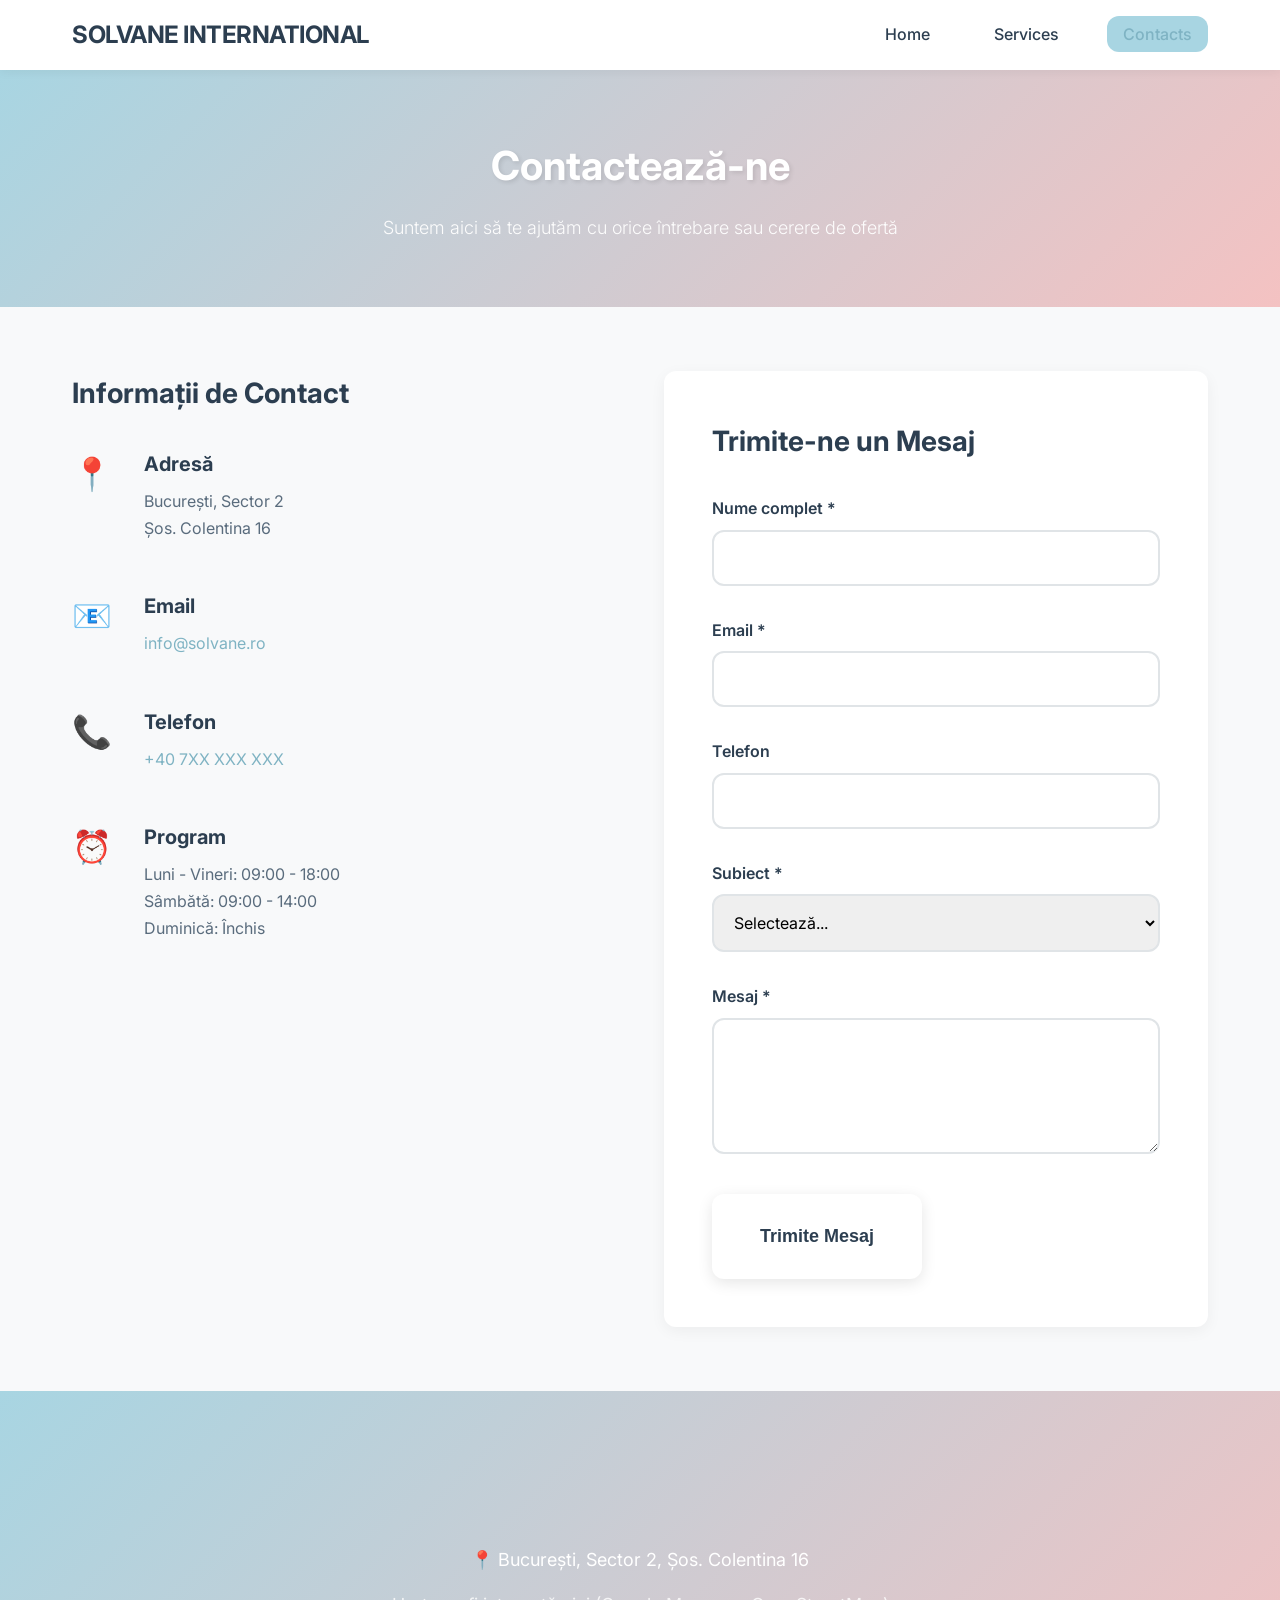
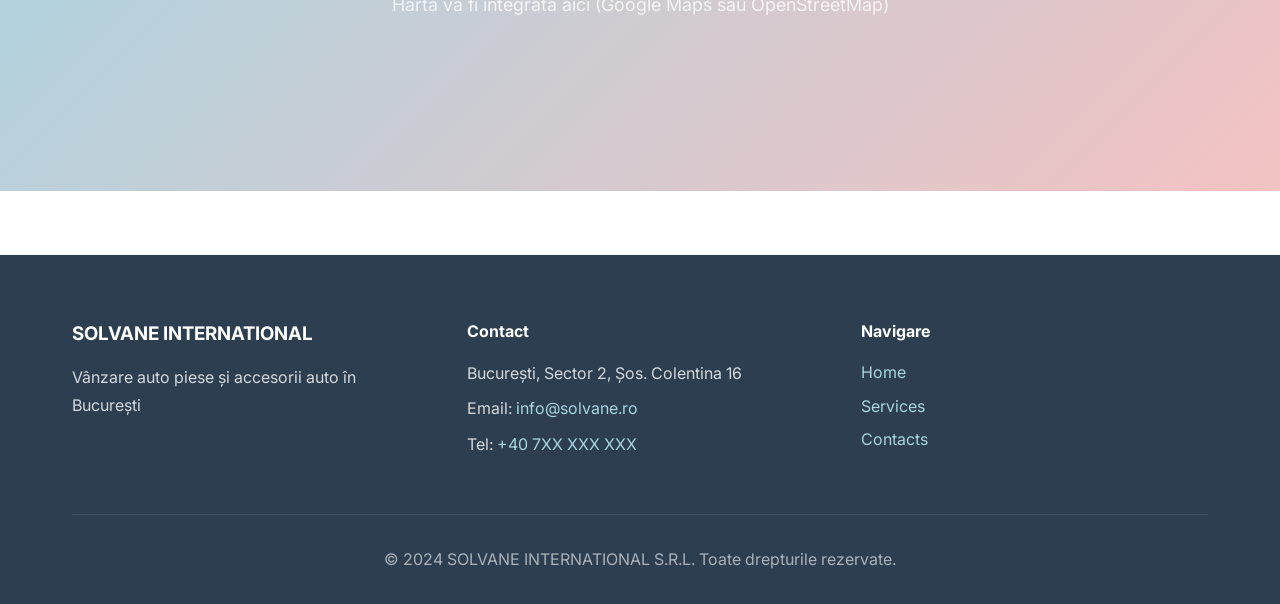
==== contacts.html @ 76ff8030 "Initial site" ====
<!DOCTYPE html>
<html lang="ro">
<head>
    <meta charset="UTF-8">
    <meta name="viewport" content="width=device-width, initial-scale=1.0">
    <meta name="description" content="Contactează SOLVANE INTERNATIONAL - București, Sector 2. Email: info@solvane.ro. Oferte rapide pentru auto piese și accesorii.">
    <meta name="keywords" content="contact auto piese București, SOLVANE INTERNATIONAL contact, auto piese Sector 2">
    <meta name="author" content="SOLVANE INTERNATIONAL S.R.L.">
    <title>Contact - SOLVANE INTERNATIONAL | București</title>
    <link rel="stylesheet" href="styles.css">
    <link rel="preconnect" href="https://fonts.googleapis.com">
    <link rel="preconnect" href="https://fonts.gstatic.com" crossorigin>
    <link href="https://fonts.googleapis.com/css2?family=Inter:wght@300;400;600;700&display=swap" rel="stylesheet">
</head>
<body>
    <header class="header">
        <nav class="nav container">
            <div class="logo">
                <h1>SOLVANE INTERNATIONAL</h1>
            </div>
            <ul class="nav-menu">
                <li><a href="index.html">Home</a></li>
                <li><a href="services.html">Services</a></li>
                <li><a href="contacts.html" class="active">Contacts</a></li>
            </ul>
            <button class="mobile-menu-toggle" aria-label="Toggle menu">
                <span></span>
                <span></span>
                <span></span>
            </button>
        </nav>
    </header>

    <main>
        <!-- Page Header -->
        <section class="page-header">
            <div class="container">
                <h1 class="page-title">Contactează-ne</h1>
                <p class="page-subtitle">Suntem aici să te ajutăm cu orice întrebare sau cerere de ofertă</p>
            </div>
        </section>

        <!-- Contact Section -->
        <section class="contact-section section">
            <div class="container">
                <div class="contact-grid">
                    <div class="contact-info">
                        <h2>Informații de Contact</h2>
                        <div class="contact-item">
                            <div class="contact-icon">📍</div>
                            <div>
                                <h3>Adresă</h3>
                                <p>București, Sector 2<br>Șos. Colentina 16</p>
                            </div>
                        </div>
                        <div class="contact-item">
                            <div class="contact-icon">📧</div>
                            <div>
                                <h3>Email</h3>
                                <p><a href="mailto:info@solvane.ro">info@solvane.ro</a></p>
                            </div>
                        </div>
                        <div class="contact-item">
                            <div class="contact-icon">📞</div>
                            <div>
                                <h3>Telefon</h3>
                                <p><a href="tel:+407XXXXXXXX">+40 7XX XXX XXX</a></p>
                            </div>
                        </div>
                        <div class="contact-item">
                            <div class="contact-icon">⏰</div>
                            <div>
                                <h3>Program</h3>
                                <p>Luni - Vineri: 09:00 - 18:00<br>Sâmbătă: 09:00 - 14:00<br>Duminică: Închis</p>
                            </div>
                        </div>
                    </div>

                    <div class="contact-form-wrapper">
                        <h2>Trimite-ne un Mesaj</h2>
                        <form class="contact-form" id="contactForm">
                            <div class="form-group">
                                <label for="name">Nume complet *</label>
                                <input type="text" id="name" name="name" required>
                            </div>
                            <div class="form-group">
                                <label for="email">Email *</label>
                                <input type="email" id="email" name="email" required>
                            </div>
                            <div class="form-group">
                                <label for="phone">Telefon</label>
                                <input type="tel" id="phone" name="phone">
                            </div>
                            <div class="form-group">
                                <label for="subject">Subiect *</label>
                                <select id="subject" name="subject" required>
                                    <option value="">Selectează...</option>
                                    <option value="offer">Cerere ofertă</option>
                                    <option value="question">Întrebare</option>
                                    <option value="partnership">Parteneriat</option>
                                    <option value="other">Altceva</option>
                                </select>
                            </div>
                            <div class="form-group">
                                <label for="message">Mesaj *</label>
                                <textarea id="message" name="message" rows="5" required></textarea>
                            </div>
                            <button type="submit" class="btn btn-primary btn-large">Trimite Mesaj</button>
                        </form>
                        <div id="formMessage" class="form-message"></div>
                    </div>
                </div>
            </div>
        </section>

        <!-- Map Section Placeholder -->
        <section class="map-section">
            <div class="map-placeholder">
                <p>📍 București, Sector 2, Șos. Colentina 16</p>
                <p class="map-note">Harta va fi integrată aici (Google Maps sau OpenStreetMap)</p>
            </div>
        </section>
    </main>

    <footer class="footer">
        <div class="container">
            <div class="footer-content">
                <div class="footer-section">
                    <h3>SOLVANE INTERNATIONAL</h3>
                    <p>Vânzare auto piese și accesorii auto în București</p>
                </div>
                <div class="footer-section">
                    <h4>Contact</h4>
                    <p>București, Sector 2, Șos. Colentina 16</p>
                    <p>Email: <a href="mailto:info@solvane.ro">info@solvane.ro</a></p>
                    <p>Tel: <a href="tel:+407XXXXXXXX">+40 7XX XXX XXX</a></p>
                </div>
                <div class="footer-section">
                    <h4>Navigare</h4>
                    <ul class="footer-links">
                        <li><a href="index.html">Home</a></li>
                        <li><a href="services.html">Services</a></li>
                        <li><a href="contacts.html">Contacts</a></li>
                    </ul>
                </div>
            </div>
            <div class="footer-bottom">
                <p>&copy; 2024 SOLVANE INTERNATIONAL S.R.L. Toate drepturile rezervate.</p>
            </div>
        </div>
    </footer>

    <script src="script.js"></script>
</body>
</html>
---- styles.css ----
/* Reset and Base Styles */
* {
    margin: 0;
    padding: 0;
    box-sizing: border-box;
}

:root {
    /* Pastel Color Palette */
    --color-primary: #A8D5E2;
    --color-primary-dark: #7FB3C3;
    --color-secondary: #F4C2C2;
    --color-accent: #FFD6A5;
    --color-background: #FEFEFE;
    --color-surface: #F8F9FA;
    --color-text: #2C3E50;
    --color-text-light: #5A6C7D;
    --color-white: #FFFFFF;
    --color-border: #E0E4E7;
    
    /* Typography */
    --font-family: 'Inter', -apple-system, BlinkMacSystemFont, 'Segoe UI', sans-serif;
    --font-size-base: 16px;
    --font-size-small: 14px;
    --font-size-large: 18px;
    --font-size-h1: 3.5rem;
    --font-size-h2: 2.5rem;
    --font-size-h3: 1.75rem;
    --font-size-h4: 1.25rem;
    
    /* Spacing */
    --spacing-xs: 0.5rem;
    --spacing-sm: 1rem;
    --spacing-md: 2rem;
    --spacing-lg: 3rem;
    --spacing-xl: 4rem;
    
    /* Layout */
    --container-max-width: 1200px;
    --border-radius: 12px;
    --transition: all 0.3s ease;
}

body {
    font-family: var(--font-family);
    font-size: var(--font-size-base);
    line-height: 1.6;
    color: var(--color-text);
    background-color: var(--color-background);
    overflow-x: hidden;
}

.container {
    max-width: var(--container-max-width);
    margin: 0 auto;
    padding: 0 var(--spacing-md);
}

/* Header & Navigation */
.header {
    background-color: var(--color-white);
    box-shadow: 0 2px 10px rgba(0, 0, 0, 0.05);
    position: sticky;
    top: 0;
    z-index: 1000;
}

.nav {
    display: flex;
    justify-content: space-between;
    align-items: center;
    padding: var(--spacing-sm) var(--spacing-md);
}

.logo h1 {
    font-size: 1.5rem;
    font-weight: 700;
    color: var(--color-text);
    letter-spacing: -0.5px;
}

.nav-menu {
    display: flex;
    list-style: none;
    gap: var(--spacing-md);
    align-items: center;
}

.nav-menu a {
    text-decoration: none;
    color: var(--color-text);
    font-weight: 500;
    transition: var(--transition);
    padding: var(--spacing-xs) var(--spacing-sm);
    border-radius: var(--border-radius);
}

.nav-menu a:hover,
.nav-menu a.active {
    color: var(--color-primary-dark);
    background-color: var(--color-primary);
}

.mobile-menu-toggle {
    display: none;
    flex-direction: column;
    gap: 4px;
    background: none;
    border: none;
    cursor: pointer;
    padding: var(--spacing-xs);
}

.mobile-menu-toggle span {
    width: 25px;
    height: 3px;
    background-color: var(--color-text);
    border-radius: 2px;
    transition: var(--transition);
}

/* Hero Section */
.hero {
    position: relative;
    min-height: 80vh;
    display: flex;
    align-items: center;
    justify-content: center;
    background: linear-gradient(135deg, var(--color-primary) 0%, var(--color-secondary) 50%, var(--color-accent) 100%);
    background-size: 200% 200%;
    animation: gradientShift 15s ease infinite;
    overflow: hidden;
    margin-bottom: var(--spacing-xl);
}

@keyframes gradientShift {
    0%, 100% { background-position: 0% 50%; }
    50% { background-position: 100% 50%; }
}

.hero-overlay {
    position: absolute;
    top: 0;
    left: 0;
    right: 0;
    bottom: 0;
    background: url('data:image/svg+xml,<svg width="100" height="100" xmlns="http://www.w3.org/2000/svg"><defs><pattern id="grid" width="100" height="100" patternUnits="userSpaceOnUse"><path d="M 100 0 L 0 0 0 100" fill="none" stroke="rgba(255,255,255,0.1)" stroke-width="1"/></pattern></defs><rect width="100" height="100" fill="url(%23grid)"/></svg>');
    opacity: 0.3;
}

.hero-content {
    position: relative;
    z-index: 1;
    text-align: center;
    color: var(--color-white);
    padding: var(--spacing-xl) var(--spacing-md);
}

.hero-title {
    font-size: var(--font-size-h1);
    font-weight: 700;
    margin-bottom: var(--spacing-md);
    text-shadow: 2px 2px 4px rgba(0, 0, 0, 0.1);
    line-height: 1.2;
}

.hero-subtitle {
    font-size: var(--font-size-large);
    margin-bottom: var(--spacing-lg);
    font-weight: 300;
    text-shadow: 1px 1px 2px rgba(0, 0, 0, 0.1);
}

.hero-buttons {
    display: flex;
    gap: var(--spacing-md);
    justify-content: center;
    flex-wrap: wrap;
}

/* Buttons */
.btn {
    display: inline-block;
    padding: var(--spacing-sm) var(--spacing-md);
    border-radius: var(--border-radius);
    text-decoration: none;
    font-weight: 600;
    transition: var(--transition);
    border: none;
    cursor: pointer;
    font-size: var(--font-size-base);
    text-align: center;
}

.btn-primary {
    background-color: var(--color-white);
    color: var(--color-text);
    box-shadow: 0 4px 15px rgba(0, 0, 0, 0.1);
}

.btn-primary:hover {
    transform: translateY(-2px);
    box-shadow: 0 6px 20px rgba(0, 0, 0, 0.15);
}

.btn-secondary {
    background-color: transparent;
    color: var(--color-white);
    border: 2px solid var(--color-white);
}

.btn-secondary:hover {
    background-color: var(--color-white);
    color: var(--color-text);
}

.btn-large {
    padding: var(--spacing-md) var(--spacing-lg);
    font-size: var(--font-size-large);
}

/* Sections */
.section {
    padding: var(--spacing-xl) 0;
}

.section-title {
    font-size: var(--font-size-h2);
    font-weight: 700;
    text-align: center;
    margin-bottom: var(--spacing-lg);
    color: var(--color-text);
}

/* Features Section */
.features-grid {
    display: grid;
    grid-template-columns: repeat(auto-fit, minmax(250px, 1fr));
    gap: var(--spacing-md);
    margin-top: var(--spacing-lg);
}

.feature-card {
    background-color: var(--color-white);
    padding: var(--spacing-lg);
    border-radius: var(--border-radius);
    box-shadow: 0 4px 15px rgba(0, 0, 0, 0.05);
    text-align: center;
    transition: var(--transition);
}

.feature-card:hover {
    transform: translateY(-5px);
    box-shadow: 0 8px 25px rgba(0, 0, 0, 0.1);
}

.feature-icon {
    font-size: 3rem;
    margin-bottom: var(--spacing-sm);
}

.feature-card h3 {
    font-size: var(--font-size-h4);
    margin-bottom: var(--spacing-sm);
    color: var(--color-text);
}

.feature-card p {
    color: var(--color-text-light);
    line-height: 1.7;
}

/* Services Preview */
.services-preview {
    background-color: var(--color-surface);
}

.services-grid {
    display: grid;
    grid-template-columns: repeat(auto-fit, minmax(300px, 1fr));
    gap: var(--spacing-md);
    margin-bottom: var(--spacing-lg);
}

.service-card {
    background-color: var(--color-white);
    padding: var(--spacing-lg);
    border-radius: var(--border-radius);
    box-shadow: 0 4px 15px rgba(0, 0, 0, 0.05);
    transition: var(--transition);
}

.service-card:hover {
    transform: translateY(-5px);
    box-shadow: 0 8px 25px rgba(0, 0, 0, 0.1);
}

.service-card h3 {
    font-size: var(--font-size-h4);
    margin-bottom: var(--spacing-sm);
    color: var(--color-text);
}

.service-card p {
    color: var(--color-text-light);
    line-height: 1.7;
}

.text-center {
    text-align: center;
}

/* Services Detail */
.services-detail {
    background-color: var(--color-surface);
}

.service-detail-card {
    background-color: var(--color-white);
    padding: var(--spacing-lg);
    border-radius: var(--border-radius);
    box-shadow: 0 4px 15px rgba(0, 0, 0, 0.05);
    margin-bottom: var(--spacing-md);
}

.service-detail-icon {
    font-size: 3rem;
    margin-bottom: var(--spacing-sm);
}

.service-detail-card h2 {
    font-size: var(--font-size-h3);
    margin-bottom: var(--spacing-sm);
    color: var(--color-text);
}

.service-detail-card h3 {
    font-size: var(--font-size-h4);
    margin-top: var(--spacing-md);
    margin-bottom: var(--spacing-sm);
    color: var(--color-text);
}

.service-list {
    list-style: none;
    padding-left: var(--spacing-md);
    margin: var(--spacing-sm) 0;
}

.service-list li {
    padding: var(--spacing-xs) 0;
    color: var(--color-text-light);
    position: relative;
    padding-left: var(--spacing-md);
}

.service-list li::before {
    content: "✓";
    position: absolute;
    left: 0;
    color: var(--color-primary-dark);
    font-weight: bold;
}

/* Page Header */
.page-header {
    background: linear-gradient(135deg, var(--color-primary) 0%, var(--color-secondary) 100%);
    padding: var(--spacing-xl) 0;
    text-align: center;
    color: var(--color-white);
}

.page-title {
    font-size: var(--font-size-h2);
    font-weight: 700;
    margin-bottom: var(--spacing-sm);
    text-shadow: 2px 2px 4px rgba(0, 0, 0, 0.1);
}

.page-subtitle {
    font-size: var(--font-size-large);
    font-weight: 300;
    opacity: 0.95;
}

/* Contact Section */
.contact-section {
    background-color: var(--color-surface);
}

.contact-grid {
    display: grid;
    grid-template-columns: 1fr 1fr;
    gap: var(--spacing-lg);
}

.contact-info h2,
.contact-form-wrapper h2 {
    font-size: var(--font-size-h3);
    margin-bottom: var(--spacing-md);
    color: var(--color-text);
}

.contact-item {
    display: flex;
    gap: var(--spacing-md);
    margin-bottom: var(--spacing-lg);
    align-items: flex-start;
}

.contact-icon {
    font-size: 2rem;
    flex-shrink: 0;
}

.contact-item h3 {
    font-size: var(--font-size-h4);
    margin-bottom: var(--spacing-xs);
    color: var(--color-text);
}

.contact-item p {
    color: var(--color-text-light);
    line-height: 1.7;
}

.contact-item a {
    color: var(--color-primary-dark);
    text-decoration: none;
    transition: var(--transition);
}

.contact-item a:hover {
    text-decoration: underline;
}

/* Contact Form */
.contact-form-wrapper {
    background-color: var(--color-white);
    padding: var(--spacing-lg);
    border-radius: var(--border-radius);
    box-shadow: 0 4px 15px rgba(0, 0, 0, 0.05);
}

.form-group {
    margin-bottom: var(--spacing-md);
}

.form-group label {
    display: block;
    margin-bottom: var(--spacing-xs);
    font-weight: 600;
    color: var(--color-text);
}

.form-group input,
.form-group select,
.form-group textarea {
    width: 100%;
    padding: var(--spacing-sm);
    border: 2px solid var(--color-border);
    border-radius: var(--border-radius);
    font-family: var(--font-family);
    font-size: var(--font-size-base);
    transition: var(--transition);
}

.form-group input:focus,
.form-group select:focus,
.form-group textarea:focus {
    outline: none;
    border-color: var(--color-primary);
    box-shadow: 0 0 0 3px rgba(168, 213, 226, 0.1);
}

.form-group textarea {
    resize: vertical;
    min-height: 120px;
}

.form-message {
    margin-top: var(--spacing-md);
    padding: var(--spacing-sm);
    border-radius: var(--border-radius);
    display: none;
}

.form-message.success {
    background-color: #D4EDDA;
    color: #155724;
    border: 1px solid #C3E6CB;
    display: block;
}

.form-message.error {
    background-color: #F8D7DA;
    color: #721C24;
    border: 1px solid #F5C6CB;
    display: block;
}

/* Map Section */
.map-section {
    height: 400px;
    background-color: var(--color-surface);
}

.map-placeholder {
    height: 100%;
    display: flex;
    flex-direction: column;
    align-items: center;
    justify-content: center;
    background: linear-gradient(135deg, var(--color-primary) 0%, var(--color-secondary) 100%);
    color: var(--color-white);
    text-align: center;
    padding: var(--spacing-md);
}

.map-placeholder p {
    font-size: var(--font-size-large);
    margin-bottom: var(--spacing-sm);
}

.map-note {
    font-size: var(--font-size-small);
    opacity: 0.8;
}

/* CTA Section */
.cta-section {
    background: linear-gradient(135deg, var(--color-primary) 0%, var(--color-secondary) 100%);
    text-align: center;
    color: var(--color-white);
}

.cta-title {
    font-size: var(--font-size-h2);
    font-weight: 700;
    margin-bottom: var(--spacing-sm);
    text-shadow: 2px 2px 4px rgba(0, 0, 0, 0.1);
}

.cta-text {
    font-size: var(--font-size-large);
    margin-bottom: var(--spacing-lg);
    font-weight: 300;
}

/* Footer */
.footer {
    background-color: var(--color-text);
    color: var(--color-white);
    padding: var(--spacing-xl) 0 var(--spacing-md);
    margin-top: var(--spacing-xl);
}

.footer-content {
    display: grid;
    grid-template-columns: repeat(auto-fit, minmax(250px, 1fr));
    gap: var(--spacing-lg);
    margin-bottom: var(--spacing-lg);
}

.footer-section h3,
.footer-section h4 {
    margin-bottom: var(--spacing-sm);
    color: var(--color-white);
}

.footer-section p {
    color: rgba(255, 255, 255, 0.8);
    margin-bottom: var(--spacing-xs);
    line-height: 1.7;
}

.footer-section a {
    color: var(--color-primary);
    text-decoration: none;
    transition: var(--transition);
}

.footer-section a:hover {
    color: var(--color-primary-dark);
    text-decoration: underline;
}

.footer-links {
    list-style: none;
}

.footer-links li {
    margin-bottom: var(--spacing-xs);
}

.footer-bottom {
    text-align: center;
    padding-top: var(--spacing-md);
    border-top: 1px solid rgba(255, 255, 255, 0.1);
    color: rgba(255, 255, 255, 0.6);
}

/* Responsive Design */
@media (max-width: 768px) {
    :root {
        --font-size-h1: 2.5rem;
        --font-size-h2: 2rem;
        --font-size-h3: 1.5rem;
    }
    
    .mobile-menu-toggle {
        display: flex;
    }
    
    .nav-menu {
        position: fixed;
        top: 70px;
        left: -100%;
        flex-direction: column;
        background-color: var(--color-white);
        width: 100%;
        text-align: center;
        transition: var(--transition);
        box-shadow: 0 10px 27px rgba(0, 0, 0, 0.05);
        padding: var(--spacing-md) 0;
        gap: 0;
    }
    
    .nav-menu.active {
        left: 0;
    }
    
    .nav-menu li {
        width: 100%;
    }
    
    .nav-menu a {
        display: block;
        padding: var(--spacing-sm);
        width: 100%;
    }
    
    .hero {
        min-height: 60vh;
    }
    
    .hero-title {
        font-size: 2rem;
    }
    
    .hero-subtitle {
        font-size: var(--font-size-base);
    }
    
    .contact-grid {
        grid-template-columns: 1fr;
    }
    
    .features-grid,
    .services-grid {
        grid-template-columns: 1fr;
    }
    
    .hero-buttons {
        flex-direction: column;
        align-items: stretch;
    }
    
    .btn {
        width: 100%;
    }
}

@media (max-width: 480px) {
    .container {
        padding: 0 var(--spacing-sm);
    }
    
    .hero-content {
        padding: var(--spacing-md) var(--spacing-sm);
    }
    
    .section {
        padding: var(--spacing-md) 0;
    }
}

/* Performance Optimizations */
img {
    max-width: 100%;
    height: auto;
    display: block;
}

/* Accessibility */
a:focus,
button:focus {
    outline: 2px solid var(--color-primary);
    outline-offset: 2px;
}

/* Print Styles */
@media print {
    .header,
    .footer,
    .btn,
    .mobile-menu-toggle {
        display: none;
    }
}
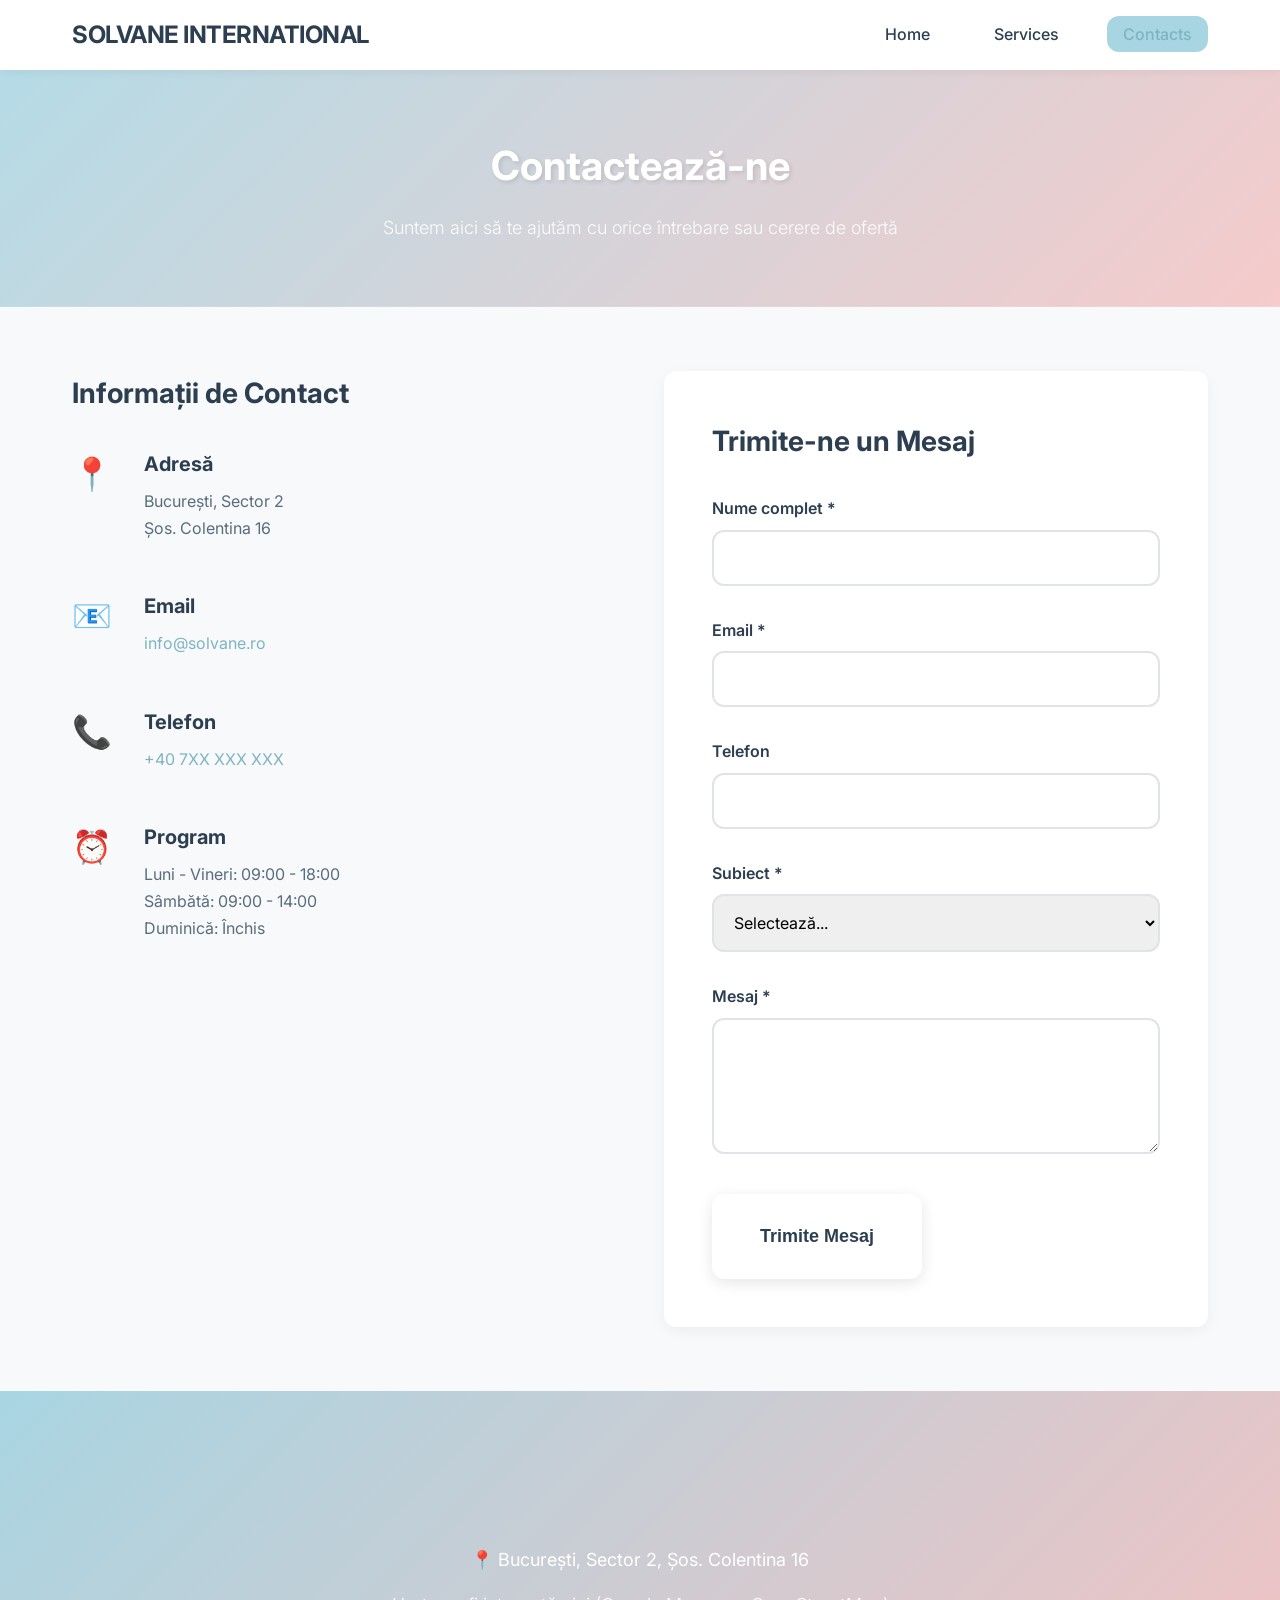
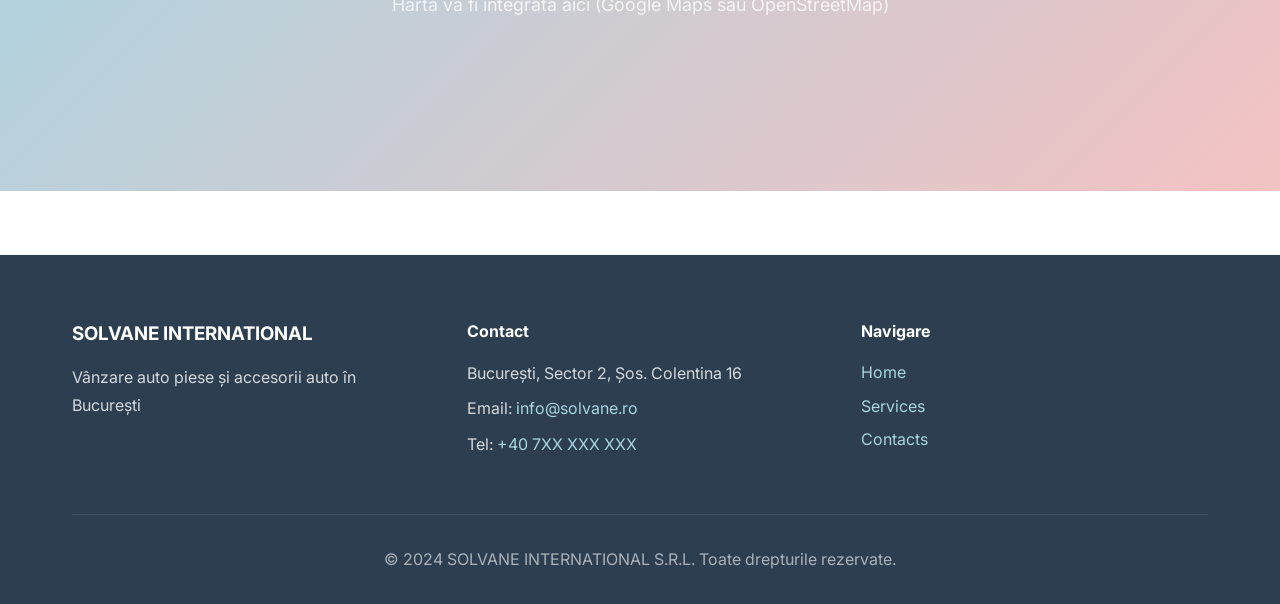
==== commit f00a84e4: "Add auto-loaded images" ====
--- a/contacts.html
+++ b/contacts.html
@@ -33,7 +33,7 @@
 
     <main>
         <!-- Page Header -->
-        <section class="page-header">
+        <section class="page-header page-header-contacts">
             <div class="container">
                 <h1 class="page-title">Contactează-ne</h1>
                 <p class="page-subtitle">Suntem aici să te ajutăm cu orice întrebare sau cerere de ofertă</p>
--- a/styles.css
+++ b/styles.css
@@ -126,16 +126,13 @@
     display: flex;
     align-items: center;
     justify-content: center;
-    background: linear-gradient(135deg, var(--color-primary) 0%, var(--color-secondary) 50%, var(--color-accent) 100%);
-    background-size: 200% 200%;
-    animation: gradientShift 15s ease infinite;
+    background-image:
+        linear-gradient(135deg, rgba(168, 213, 226, 0.85) 0%, rgba(244, 194, 194, 0.85) 50%, rgba(255, 214, 165, 0.85) 100%),
+        url("https://source.unsplash.com/1920x1080/?car,parts,garage");
+    background-size: cover;
+    background-position: center;
     overflow: hidden;
     margin-bottom: var(--spacing-xl);
-}
-
-@keyframes gradientShift {
-    0%, 100% { background-position: 0% 50%; }
-    50% { background-position: 100% 50%; }
 }
 
 .hero-overlay {
@@ -368,6 +365,58 @@
     padding: var(--spacing-xl) 0;
     text-align: center;
     color: var(--color-white);
+    background-size: cover;
+    background-position: center;
+}
+
+.page-header-services {
+    background-image:
+        linear-gradient(135deg, rgba(168, 213, 226, 0.85) 0%, rgba(244, 194, 194, 0.85) 100%),
+        url("https://source.unsplash.com/1920x800/?car,service,workshop");
+}
+
+.page-header-contacts {
+    background-image:
+        linear-gradient(135deg, rgba(168, 213, 226, 0.85) 0%, rgba(244, 194, 194, 0.85) 100%),
+        url("https://source.unsplash.com/1920x800/?warehouse,auto,logistics");
+}
+
+/* Image Showcase */
+.image-showcase {
+    background-color: var(--color-white);
+}
+
+.image-grid {
+    display: grid;
+    grid-template-columns: repeat(auto-fit, minmax(260px, 1fr));
+    gap: var(--spacing-md);
+}
+
+.image-card {
+    background-color: var(--color-white);
+    border-radius: var(--border-radius);
+    overflow: hidden;
+    box-shadow: 0 4px 15px rgba(0, 0, 0, 0.05);
+    transition: var(--transition);
+}
+
+.image-card:hover {
+    transform: translateY(-4px);
+    box-shadow: 0 8px 25px rgba(0, 0, 0, 0.1);
+}
+
+.image-card img {
+    width: 100%;
+    height: 220px;
+    object-fit: cover;
+    display: block;
+}
+
+.image-card figcaption {
+    padding: var(--spacing-md);
+    font-weight: 600;
+    color: var(--color-text);
+    text-align: center;
 }
 
 .page-title {
